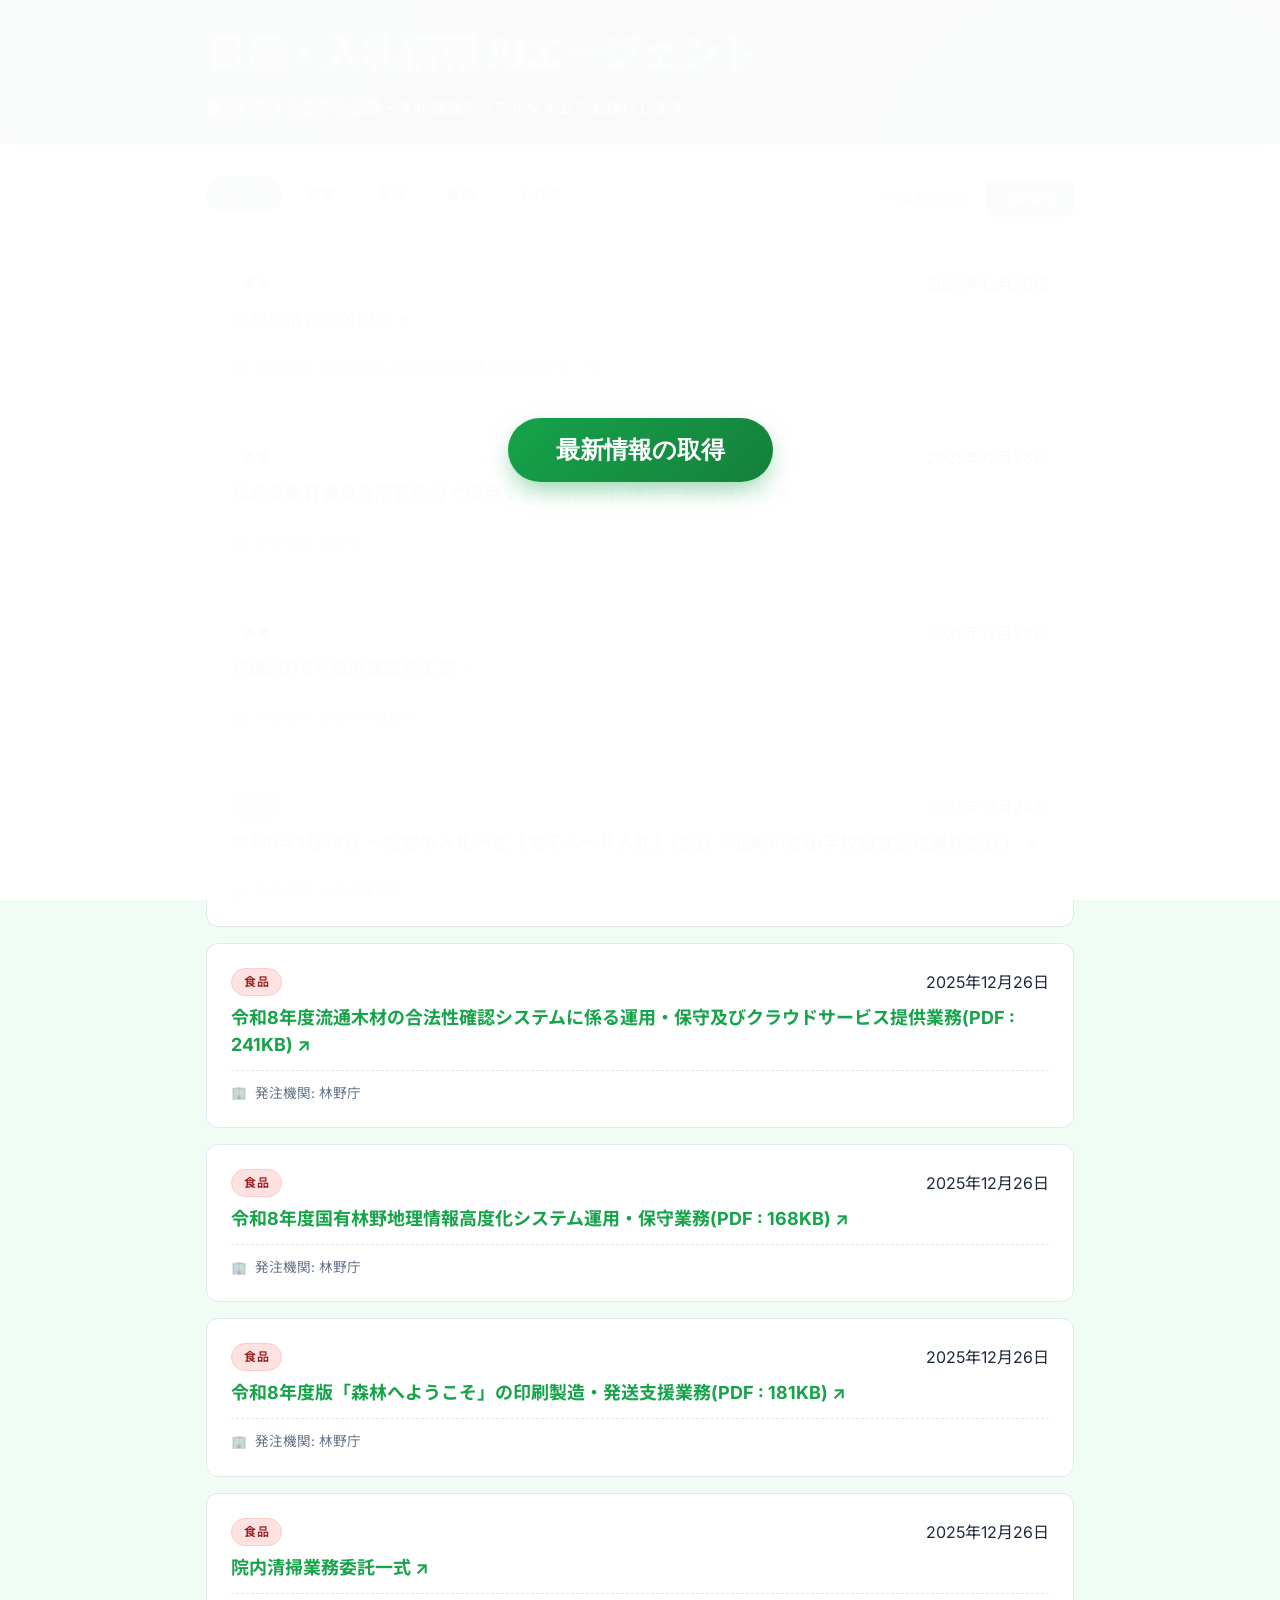
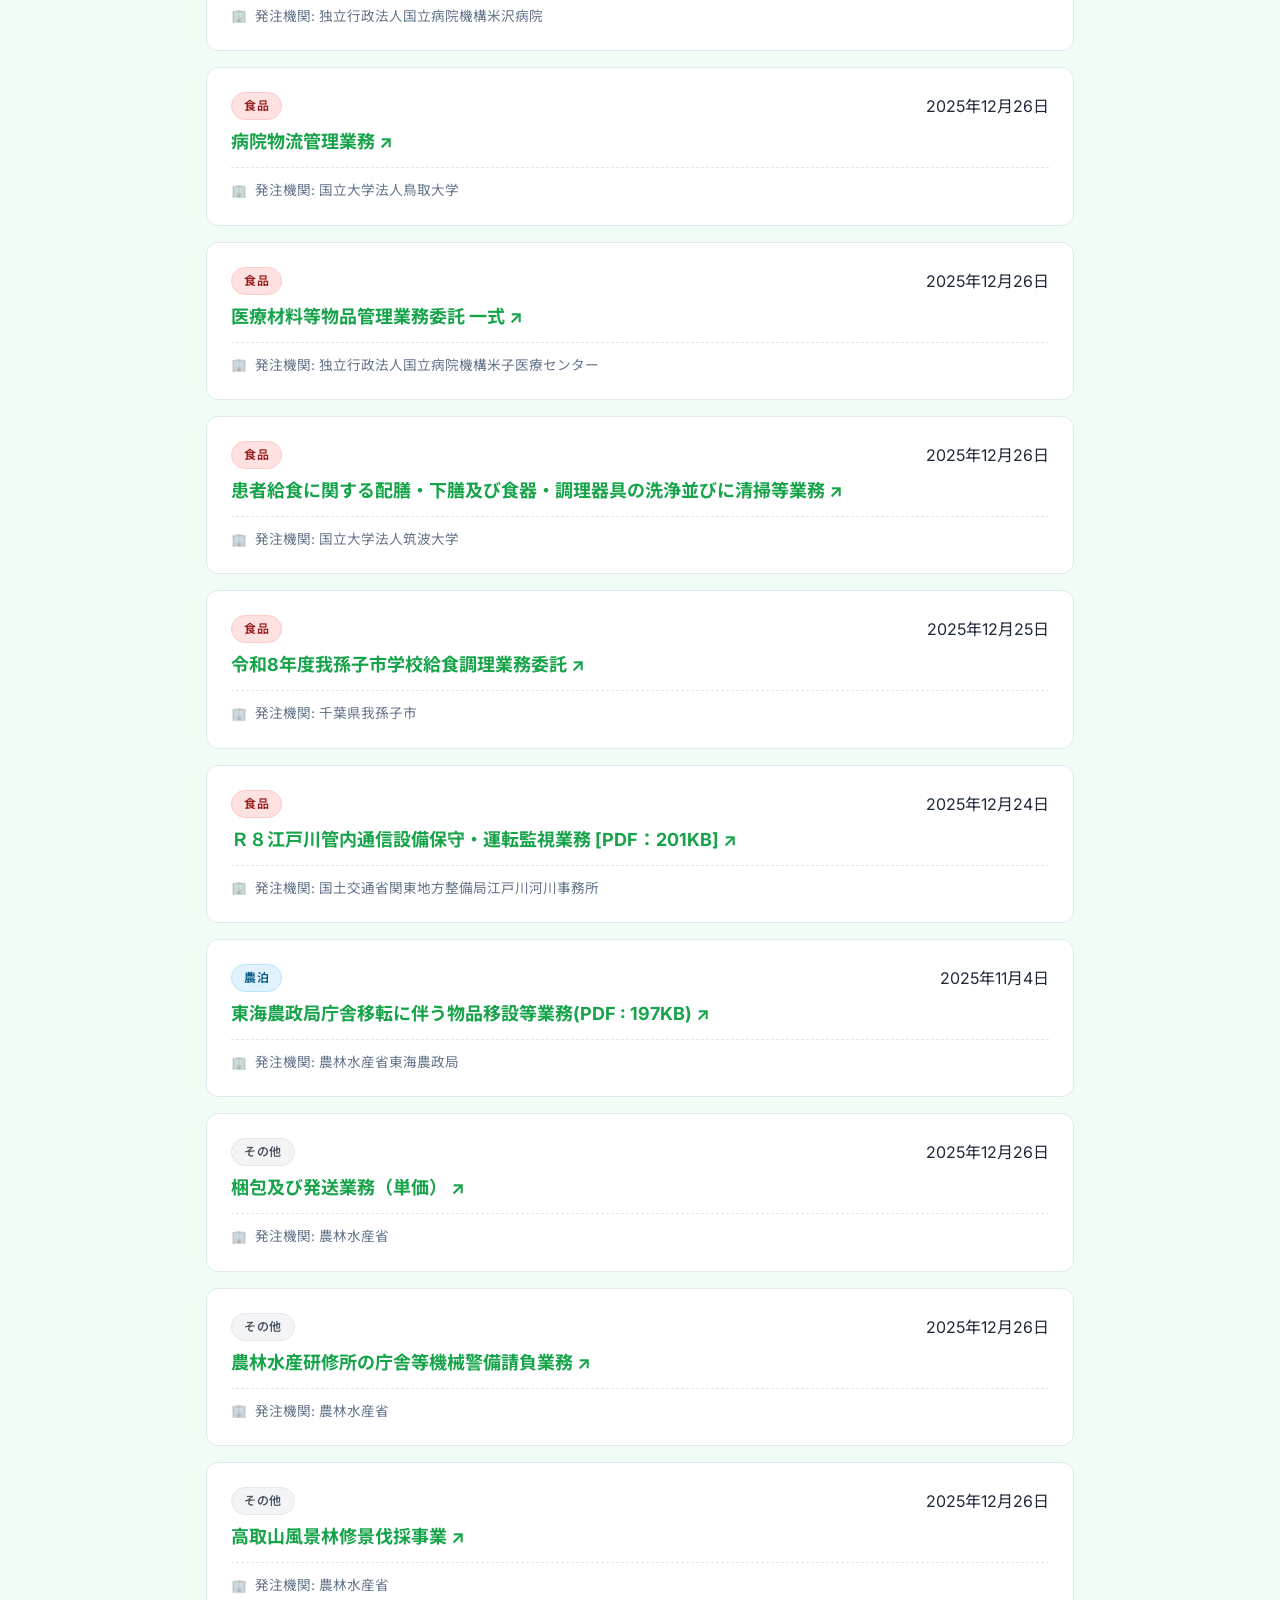
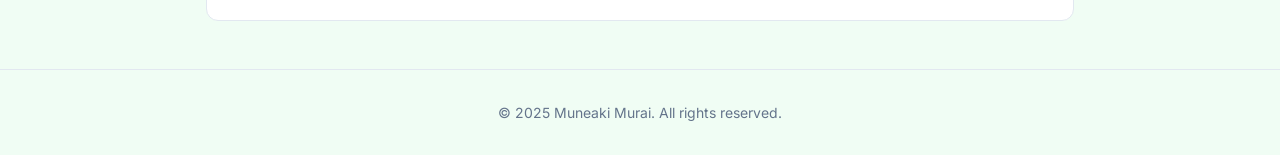
==== index.html @ 7d453244 "Update bid data fetching logic and UI" ====
<!DOCTYPE html>
<html lang="ja">

<head>
    <meta charset="UTF-8">
    <meta name="viewport" content="width=device-width, initial-scale=1.0">
    <title>新着入札情報ナビ - リアルタイム更新</title>
    <link rel="stylesheet" href="style.css?v=2">
    <link rel="preconnect" href="https://fonts.googleapis.com">
    <link rel="preconnect" href="https://fonts.gstatic.com" crossorigin>
    <link
        href="https://fonts.googleapis.com/css2?family=Inter:wght@400;500;700&family=Noto+Sans+JP:wght@400;500;700&display=swap"
        rel="stylesheet">
</head>

<body>
    <!-- Initial Overlay -->
    <div id="initial-overlay" class="overlay">
        <button id="start-btn" class="start-btn">最新情報の取得</button>
        <div id="loading-container" class="loading-container">
            <div class="spinner"></div>
            <div class="loading-text">最新情報を取得中...</div>
        </div>
    </div>

    <header class="site-header">
        <div class="container">
            <h1>日農・入札情報 AIエージェント</h1>
            <p>農協に関する最新の公募・入札情報をリアルタイムでお届けします</p>
        </div>
    </header>

    <main class="container">
        <div class="controls">
            <div class="category-tabs">
                <button class="tab active" data-category="all">すべて</button>
                <button class="tab" data-category="agriculture">農業</button>
                <button class="tab" data-category="food">食品</button>
                <button class="tab" data-category="farmstay">農泊</button>
                <button class="tab" data-category="other">その他</button>
            </div>
            <div class="status-indicator">
                <span class="live-dot"></span> 自動更新中
                <button id="update-btn" class="update-btn">情報更新</button>
            </div>
        </div>

        <div class="feed-container">
            <ul id="bid-list" class="bid-list">
                <!-- Javascript will populate this -->
            </ul>
        </div>
    </main>

    <footer class="site-footer">
        <div class="container">
            <p>&copy; 2025 Muneaki Murai. All rights reserved.</p>
        </div>
    </footer>

    <script src="data.js"></script>
    <script src="script.js"></script>
</body>

</html>
---- style.css ----
:root {
    --primary-color: #16a34a;
    /* Green-600 */
    --primary-hover: #15803d;
    /* Green-700 */
    --bg-color: #f0fdf4;
    /* Light Green */
    --card-bg: #ffffff;
    --text-primary: #1e293b;
    --text-secondary: #64748b;
    --accent-color: #eab308;
    /* Yellow/Gold for crops/sun */
    --border-color: #e2e8f0;
    --font-sans: 'Inter', 'Noto Sans JP', sans-serif;
}

* {
    box-sizing: border-box;
    margin: 0;
    padding: 0;
}

body {
    font-family: var(--font-sans);
    background-color: var(--bg-color);
    color: var(--text-primary);
    line-height: 1.5;
}

.container {
    max-width: 900px;
    margin: 0 auto;
    padding: 0 1rem;
}

/* Header */
.site-header {
    background: #111827;
    /* Dark background for contrast */
    color: white;
    padding: 1.5rem 0;
    margin-bottom: 2rem;
    box-shadow: 0 10px 25px -5px rgba(0, 0, 0, 0.1), 0 8px 10px -6px rgba(0, 0, 0, 0.1);
    position: relative;
    overflow: hidden;
}

/* Abstract background shapes for 'cool' look */
.site-header::before {
    content: '';
    position: absolute;
    top: -50%;
    right: -10%;
    width: 600px;
    height: 600px;
    background: radial-gradient(circle, rgba(37, 99, 235, 0.2) 0%, rgba(0, 0, 0, 0) 70%);
    border-radius: 50%;
    z-index: 0;
}

.site-header::after {
    content: '';
    position: absolute;
    bottom: -50%;
    left: -10%;
    width: 600px;
    height: 600px;
    background: radial-gradient(circle, rgba(16, 185, 129, 0.15) 0%, rgba(0, 0, 0, 0) 70%);
    border-radius: 50%;
    z-index: 0;
}

.site-header .container {
    position: relative;
    z-index: 1;
}

.site-header h1 {
    font-size: 2.5rem;
    font-weight: 800;
    margin-bottom: 0.75rem;
    letter-spacing: -0.025em;
    background: linear-gradient(to right, #60a5fa, #34d399);
    -webkit-background-clip: text;
    background-clip: text;
    color: transparent;
    text-shadow: 0 2px 10px rgba(96, 165, 250, 0.3);
}

.site-header p {
    opacity: 0.9;
    font-size: 1rem;
}

/* Mobile Optimization */
@media (max-width: 640px) {
    .site-header {
        padding: 1rem 0;
    }

    .site-header h1 {
        font-size: 1.5rem;
        margin-bottom: 0.25rem;
    }

    .site-header p {
        font-size: 0.8rem;
        white-space: nowrap;
        /* Prevent line break */
        overflow: hidden;
        text-overflow: ellipsis;
    }
}

/* Controls */
.controls {
    display: flex;
    justify-content: space-between;
    align-items: center;
    margin-bottom: 1.5rem;
    flex-wrap: wrap;
    gap: 1rem;
}

.category-tabs {
    display: flex;
    gap: 0.5rem;
    overflow-x: auto;
    padding-bottom: 0.5rem;
}

.tab {
    padding: 0.5rem 1rem;
    border: 1px solid var(--border-color);
    background-color: var(--card-bg);
    border-radius: 9999px;
    cursor: pointer;
    font-size: 0.9rem;
    transition: all 0.2s;
    white-space: nowrap;
}

.tab:hover {
    border-color: var(--primary-color);
    color: var(--primary-color);
}

.tab.active {
    background-color: var(--primary-color);
    color: white;
    border-color: var(--primary-color);
}

.status-indicator {
    display: flex;
    align-items: center;
    font-size: 0.875rem;
    color: var(--text-secondary);
}

.live-dot {
    width: 8px;
    height: 8px;
    background-color: var(--accent-color);
    border-radius: 50%;
    margin-right: 0.5rem;
    animation: pulse 2s infinite;
}

@keyframes pulse {
    0% {
        box-shadow: 0 0 0 0 rgba(16, 185, 129, 0.7);
    }

    70% {
        box-shadow: 0 0 0 10px rgba(16, 185, 129, 0);
    }

    100% {
        box-shadow: 0 0 0 0 rgba(16, 185, 129, 0);
    }
}

/* Feed List */
.bid-list {
    list-style: none;
}

.bid-item {
    background-color: var(--card-bg);
    border: 1px solid var(--border-color);
    border-radius: 0.75rem;
    padding: 1.5rem;
    margin-bottom: 1rem;
    transition: transform 0.2s, box-shadow 0.2s;
    animation: slideIn 0.5s ease-out;
}

.bid-item:hover {
    transform: translateY(-2px);
    box-shadow: 0 10px 15px -3px rgba(0, 0, 0, 0.1);
}

.bid-title {
    font-size: 1.125rem;
    font-weight: 700;
    margin-bottom: 0.75rem;
    color: var(--primary-color);
    display: block;
    text-decoration: none;
}

.bid-title:hover {
    text-decoration: underline;
}

.bid-meta {
    display: flex;
    flex-wrap: wrap;
    gap: 1rem;
    font-size: 0.875rem;
    color: var(--text-secondary);
}

.meta-item {
    display: flex;
    align-items: center;
}

.meta-icon {
    margin-right: 0.25rem;
}

.tag {
    background-color: #eff6ff;
    color: var(--primary-color);
    padding: 0.125rem 0.5rem;
    border-radius: 0.25rem;
    font-size: 0.75rem;
    font-weight: 500;
}

@keyframes slideIn {
    from {
        opacity: 0;
        transform: translateY(20px);
    }

    to {
        opacity: 1;
        transform: translateY(0);
    }
}

.site-footer {
    text-align: center;
    padding: 2rem 0;
    color: var(--text-secondary);
    font-size: 0.875rem;
    border-top: 1px solid var(--border-color);
    margin-top: 3rem;
}

/* Bid Item Styling Update */
.bid-header {
    display: flex;
    justify-content: space-between;
    align-items: center;
    margin-bottom: 0.5rem;
}

.bid-category {
    font-size: 0.75rem;
    font-weight: 600;
    padding: 0.25rem 0.75rem;
    border-radius: 9999px;
    letter-spacing: 0.05em;
}

/* Category Colors */
.cat-agriculture {
    background-color: #dcfce7;
    color: #166534;
    border: 1px solid #bbf7d0;
}

.cat-food {
    background-color: #fee2e2;
    color: #991b1b;
    border: 1px solid #fecaca;
}

.cat-farmstay {
    background-color: #e0f2fe;
    color: #075985;
    border: 1px solid #bae6fd;
}

.cat-other {
    background-color: #f3f4f6;
    color: #4b5563;
    border: 1px solid #e5e7eb;
}

.bid-agency {
    margin-top: 0.75rem;
    padding-top: 0.75rem;
    border-top: 1px dashed var(--border-color);
    font-size: 0.85rem;
    color: var(--text-secondary);
    display: flex;
    align-items: center;
}

.bid-agency::before {
    content: '🏢';
    margin-right: 0.5rem;
    font-size: 0.8rem;
    opacity: 0.7;
}

/* Update Button */
.update-btn {
    background-color: var(--primary-color);
    color: white;
    border: none;
    padding: 0.5rem 1rem;
    border-radius: 0.5rem;
    font-size: 0.9rem;
    cursor: pointer;
    transition: background-color 0.2s;
    font-family: var(--font-sans);
    margin-left: 1rem;
}

.update-btn:hover {
    background-color: var(--primary-hover);
}

.update-btn:active {
    transform: translateY(1px);
}

.update-btn.loading {
    background-color: var(--text-secondary);
    cursor: not-allowed;
    opacity: 0.7;
}

/* Initial Overlay */
.overlay {
    position: fixed;
    top: 0;
    left: 0;
    width: 100%;
    height: 100%;
    background-color: rgba(255, 255, 255, 0.98);
    z-index: 2000;
    display: flex;
    flex-direction: column;
    justify-content: center;
    align-items: center;
    transition: opacity 0.5s ease, visibility 0.5s;
}

.overlay.hidden {
    opacity: 0;
    visibility: hidden;
    pointer-events: none;
}

.start-btn {
    font-size: 1.5rem;
    padding: 1rem 3rem;
    background: linear-gradient(135deg, #16a34a 0%, #15803d 100%);
    color: white;
    border: none;
    border-radius: 9999px;
    cursor: pointer;
    box-shadow: 0 10px 25px -5px rgba(22, 163, 74, 0.5);
    transition: transform 0.2s, box-shadow 0.2s;
    font-weight: 700;
}

.start-btn:hover {
    transform: translateY(-2px);
    box-shadow: 0 20px 25px -5px rgba(22, 163, 74, 0.6);
}

.start-btn:active {
    transform: translateY(1px);
}

.loading-container {
    display: none;
    flex-direction: column;
    align-items: center;
}

.spinner {
    width: 50px;
    height: 50px;
    border: 5px solid #e2e8f0;
    border-top: 5px solid #16a34a;
    border-radius: 50%;
    animation: spin 1s linear infinite;
    margin-bottom: 1rem;
}

.loading-text {
    font-size: 1.2rem;
    color: #4b5563;
    font-weight: 500;
}

@keyframes spin {
    0% {
        transform: rotate(0deg);
    }

    100% {
        transform: rotate(360deg);
    }
}
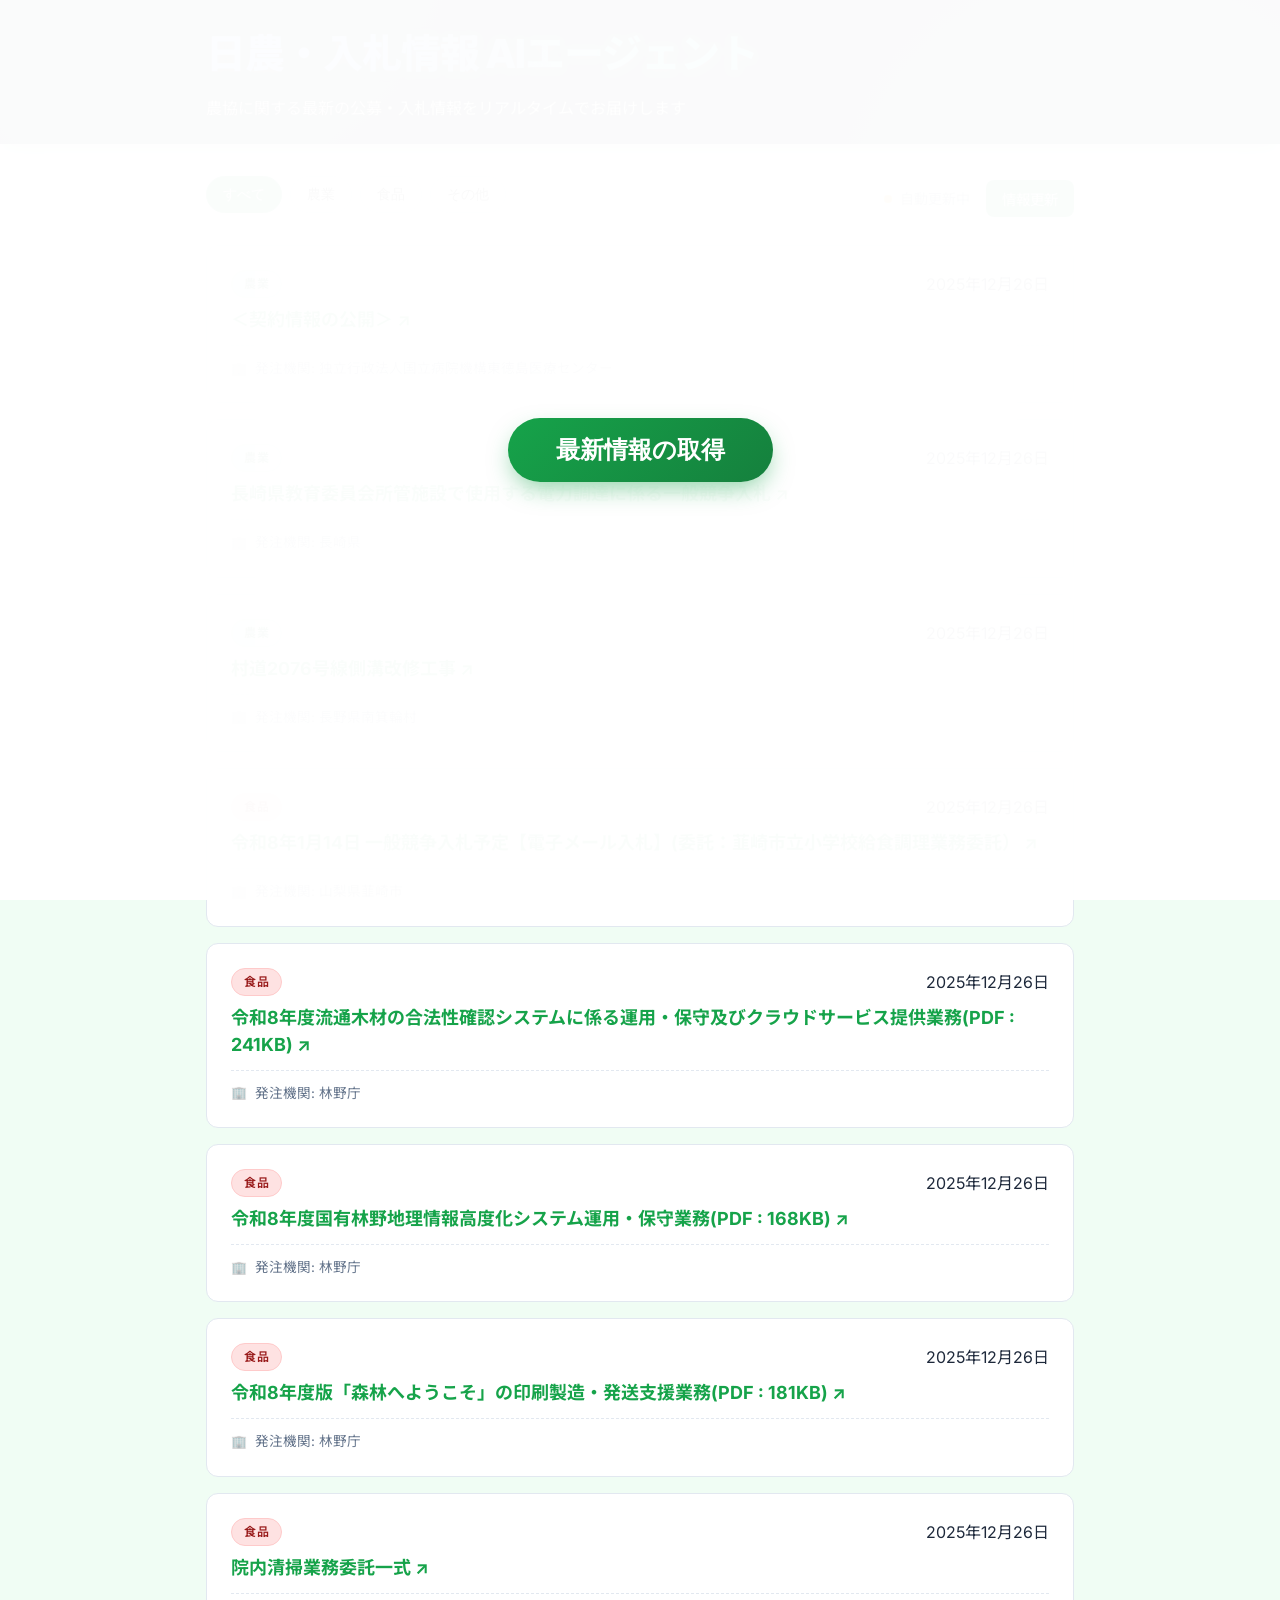
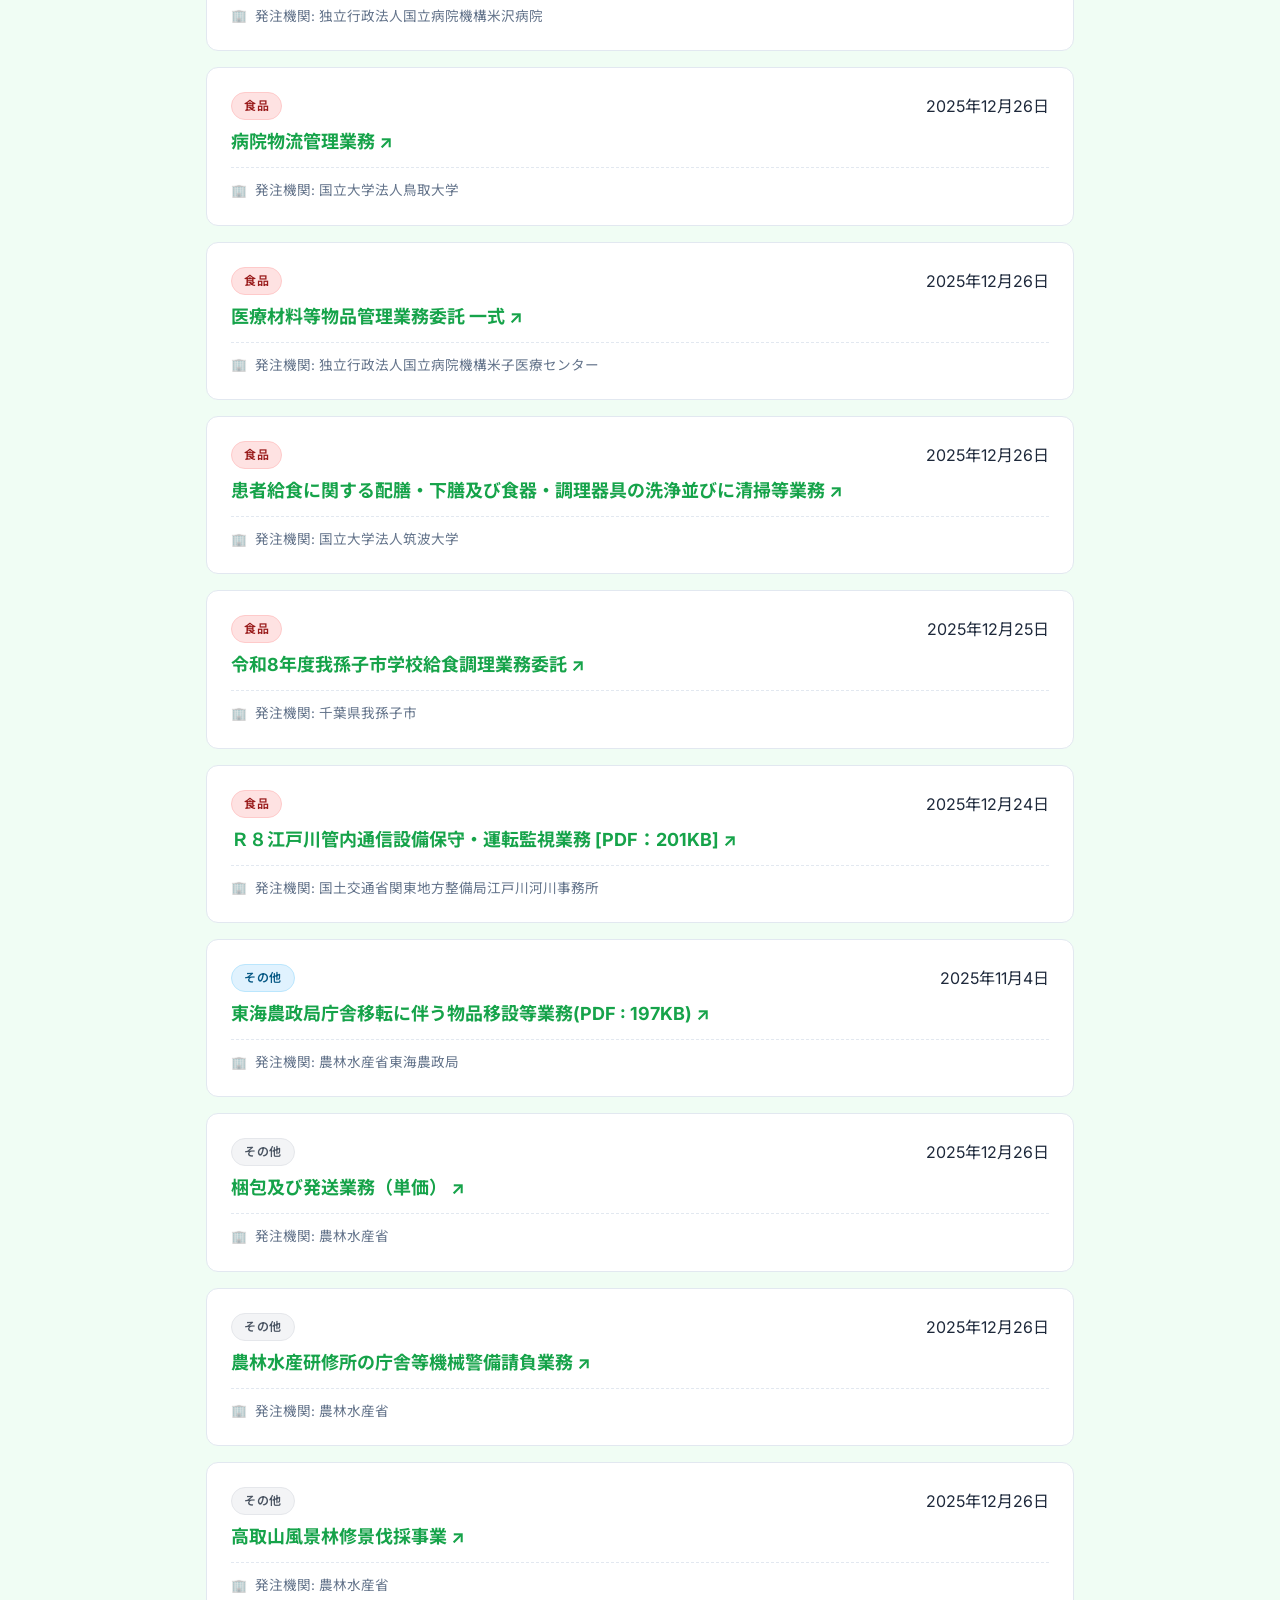
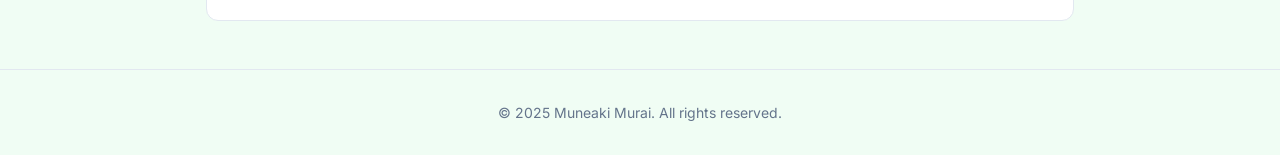
==== commit ac4ddb0e: "Merge farmstay into agriculture, enhance filtering and server update logic" ====
--- a/index.html
+++ b/index.html
@@ -36,7 +36,6 @@
                 <button class="tab active" data-category="all">すべて</button>
                 <button class="tab" data-category="agriculture">農業</button>
                 <button class="tab" data-category="food">食品</button>
-                <button class="tab" data-category="farmstay">農泊</button>
                 <button class="tab" data-category="other">その他</button>
             </div>
             <div class="status-indicator">
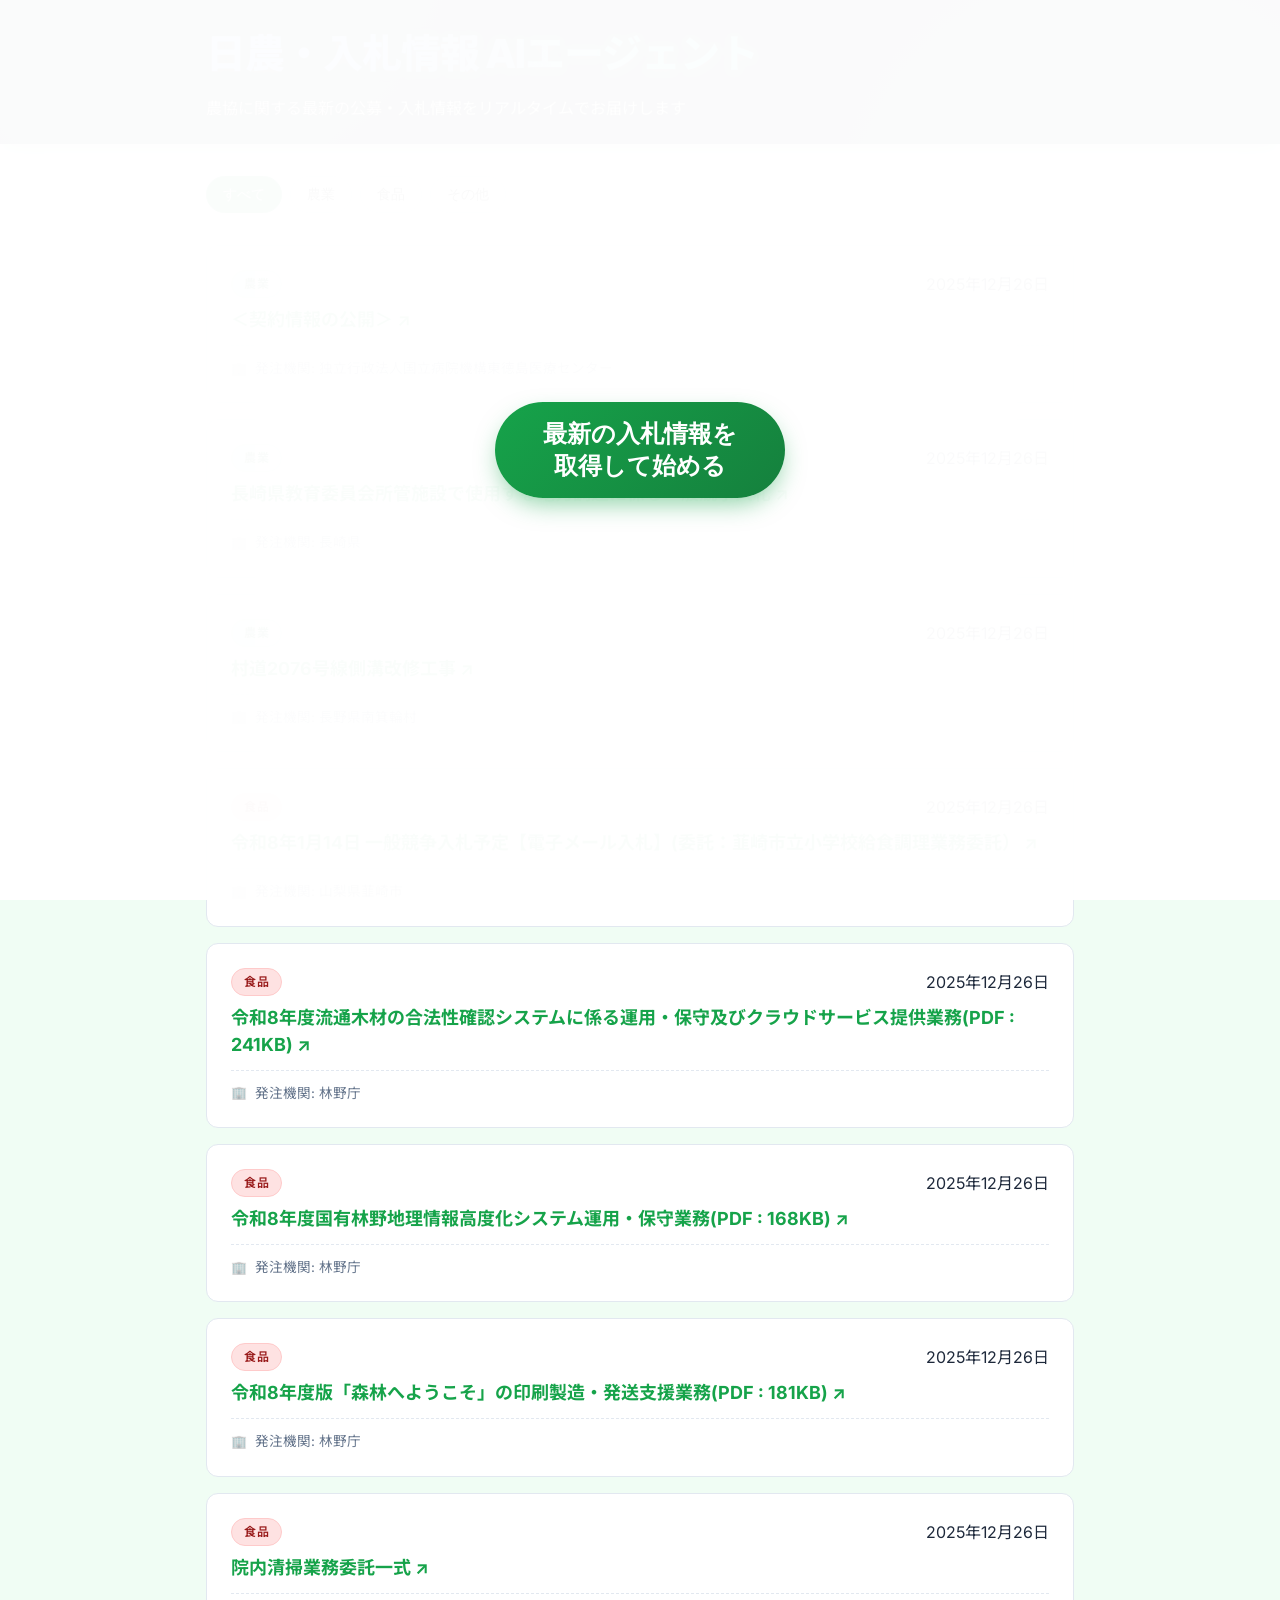
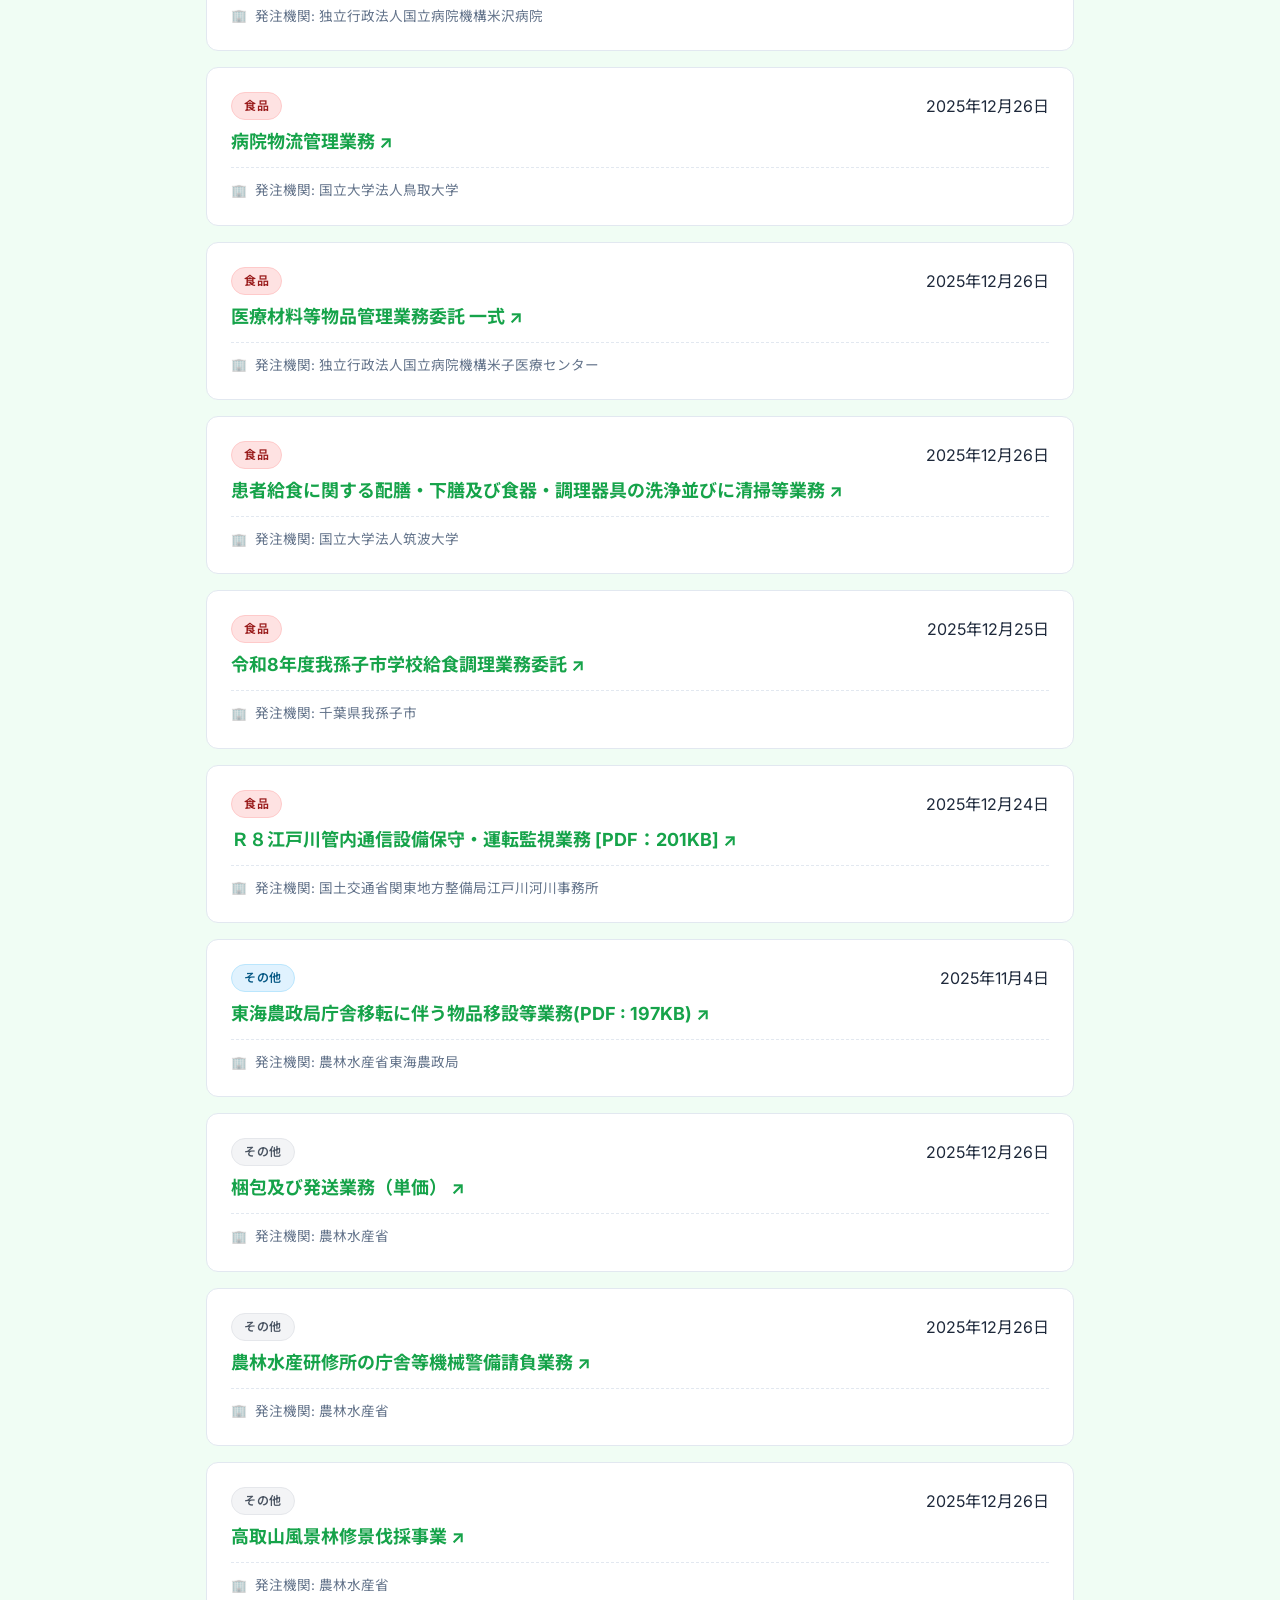
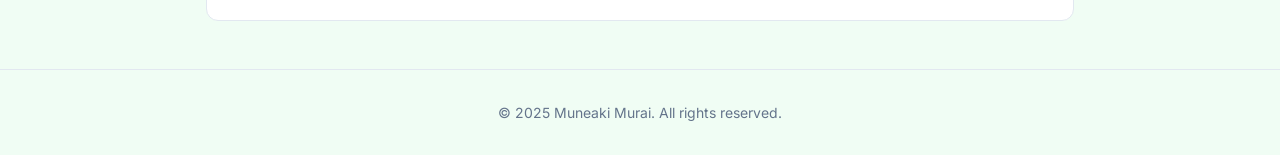
==== commit 91133abc: "UI update: Update start button text and remove update button/status indicator" ====
--- a/index.html
+++ b/index.html
@@ -16,7 +16,7 @@
 <body>
     <!-- Initial Overlay -->
     <div id="initial-overlay" class="overlay">
-        <button id="start-btn" class="start-btn">最新情報の取得</button>
+        <button id="start-btn" class="start-btn">最新の入札情報を<br>取得して始める</button>
         <div id="loading-container" class="loading-container">
             <div class="spinner"></div>
             <div class="loading-text">最新情報を取得中...</div>
@@ -38,10 +38,7 @@
                 <button class="tab" data-category="food">食品</button>
                 <button class="tab" data-category="other">その他</button>
             </div>
-            <div class="status-indicator">
-                <span class="live-dot"></span> 自動更新中
-                <button id="update-btn" class="update-btn">情報更新</button>
-            </div>
+            <!-- Status indicator removed -->
         </div>
 
         <div class="feed-container">
